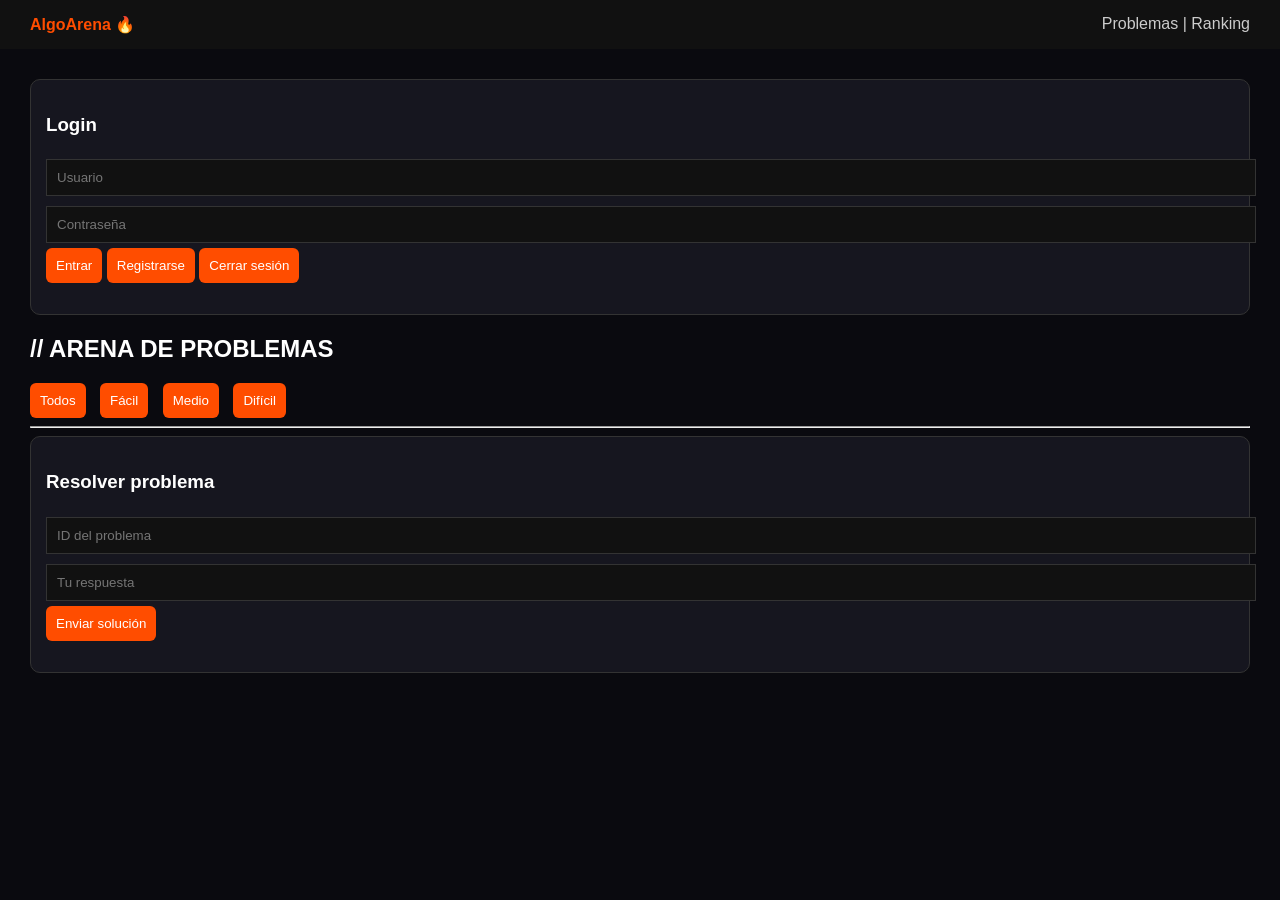
==== index.html @ 753081bb "update frontend + login persistente" ====
<!DOCTYPE html>

<html lang="es">
<head>
<meta charset="UTF-8">
<title>AlgoArena PRO</title>

<style>
body {
  background: #0a0a0f;
  color: #fff;
  font-family: Arial;
  margin: 0;
}

/* NAV */
nav {
  background: #111;
  padding: 15px 30px;
  display: flex;
  justify-content: space-between;
}

.logo {
  color: #ff4d00;
  font-weight: bold;
}

.menu {
  color: #ccc;
}

/* CONTENEDOR */
.container {
  padding: 30px;
}

/* TARJETAS */
.card {
  background: #16161f;
  border: 1px solid #333;
  border-radius: 10px;
  padding: 15px;
  margin-bottom: 15px;
}

/* BOTONES */
button {
  background: #ff4d00;
  border: none;
  padding: 10px;
  color: white;
  border-radius: 6px;
  cursor: pointer;
}

button:hover {
  opacity: 0.8;
}

/* INPUTS */
input {
  padding: 10px;
  margin: 5px 0;
  width: 100%;
  background: #111;
  border: 1px solid #333;
  color: white;
}

/* FILTROS */
.filtros button {
  margin-right: 10px;
}

/* RESULTADO */
.correcto { color: #00ff88; }
.incorrecto { color: #ff3b3b; }

</style>

</head>

<body>

<nav>
  <div class="logo">AlgoArena 🔥</div>
  <div class="menu">Problemas | Ranking</div>
</nav>

<div class="container">

<!-- LOGIN -->

<div class="card">
  <h3>Login</h3>
  <input id="username" placeholder="Usuario">
  <input id="password" type="password" placeholder="Contraseña">
  <button onclick="login()">Entrar</button>
  <button onclick="registro()">Registrarse</button>
  <button onclick="logout()">Cerrar sesión</button>
  <p id="login_msg"></p>
</div>

<h2>// ARENA DE PROBLEMAS</h2>

<div class="filtros">
  <button onclick="filtrar('todos')">Todos</button>
  <button onclick="filtrar('facil')">Fácil</button>
  <button onclick="filtrar('medio')">Medio</button>
  <button onclick="filtrar('dificil')">Difícil</button>
</div>

<hr>

<div id="lista"></div>

<!-- ENVIAR -->

<div class="card">
  <h3>Resolver problema</h3>
  <input id="problema_id" placeholder="ID del problema">
  <input id="respuesta" placeholder="Tu respuesta">
  <button onclick="enviar()">Enviar solución</button>
  <p id="resultado"></p>
</div>

</div>

<script>

let usuario_id = null;
let problemas = [];

/* 🔥 RECUPERAR SESIÓN AUTOMÁTICA */
const savedUser = localStorage.getItem("usuario_id");
if (savedUser) {
  usuario_id = savedUser;
  document.getElementById("login_msg").textContent = "Sesión activa 🔥";
}

/* LOGIN */
function login() {
  const username = document.getElementById("username").value;
  const password = document.getElementById("password").value;

  fetch("http://127.0.0.1:5000/login", {
    method: "POST",
    headers: {"Content-Type": "application/json"},
    body: JSON.stringify({ username, password })
  })
  .then(res => res.json())
  .then(data => {
    if (data.user_id) {
      usuario_id = data.user_id;

      // 🔥 GUARDAR SESIÓN
      localStorage.setItem("usuario_id", data.user_id);

      document.getElementById("login_msg").textContent = "Bienvenido 🔥";
    } else {
      document.getElementById("login_msg").textContent = data.error;
    }
  });
}

/* REGISTRO */
function registro() {
  const username = document.getElementById("username").value;
  const password = document.getElementById("password").value;

  fetch("http://127.0.0.1:5000/registro", {
    method: "POST",
    headers: {"Content-Type": "application/json"},
    body: JSON.stringify({ username, password })
  })
  .then(res => res.json())
  .then(data => {
    document.getElementById("login_msg").textContent =
      data.mensaje || data.error;
  });
}

/* LOGOUT */
function logout() {
  localStorage.removeItem("usuario_id");
  usuario_id = null;
  document.getElementById("login_msg").textContent = "Sesión cerrada";
}

/* CARGAR PROBLEMAS */
function cargarProblemas() {
  fetch("http://127.0.0.1:5000/problemas")
    .then(res => res.json())
    .then(data => {
      problemas = data;
      renderProblemas(data);
    })
    .catch(() => {
      alert("Error cargando problemas ⚠️");
    });
}

/* MOSTRAR PROBLEMAS */
function renderProblemas(lista) {
  const contenedor = document.getElementById("lista");
  contenedor.innerHTML = "";

  lista.forEach(p => {
    const div = document.createElement("div");
    div.className = "card";

    div.innerHTML = `
      <b>${p.titulo}</b><br>
      ${p.descripcion}<br>
      <small>Dificultad: ${p.dificultad || "N/A"}</small>
    `;

    div.onclick = () => {
      document.getElementById("problema_id").value = p.id;
    };

    contenedor.appendChild(div);
  });
}

/* FILTRO */
function filtrar(tipo) {
  if (tipo === "todos") return renderProblemas(problemas);

  const filtrados = problemas.filter(p => p.dificultad === tipo);
  renderProblemas(filtrados);
}

/* ENVIAR */
function enviar() {
  if (!usuario_id) {
    alert("Debes iniciar sesión ⚠️");
    return;
  }

  const id = document.getElementById("problema_id").value;
  const respuesta = document.getElementById("respuesta").value;

  fetch("http://127.0.0.1:5000/enviar", {
    method: "POST",
    headers: {"Content-Type": "application/json"},
    body: JSON.stringify({
      problema_id: parseInt(id),
      respuesta: respuesta,
      usuario_id: usuario_id
    })
  })
  .then(res => res.json())
  .then(data => {
    const r = document.getElementById("resultado");

    if (data.resultado) {
      r.textContent = data.resultado;
      r.className = data.resultado.includes("Correcto")
        ? "correcto"
        : "incorrecto";
    } else {
      r.textContent = data.error;
      r.className = "incorrecto";
    }
  })
  .catch(() => {
    alert("Error conectando backend ❌");
  });
}

/* INICIO */
cargarProblemas();

</script>

</body>
</html>
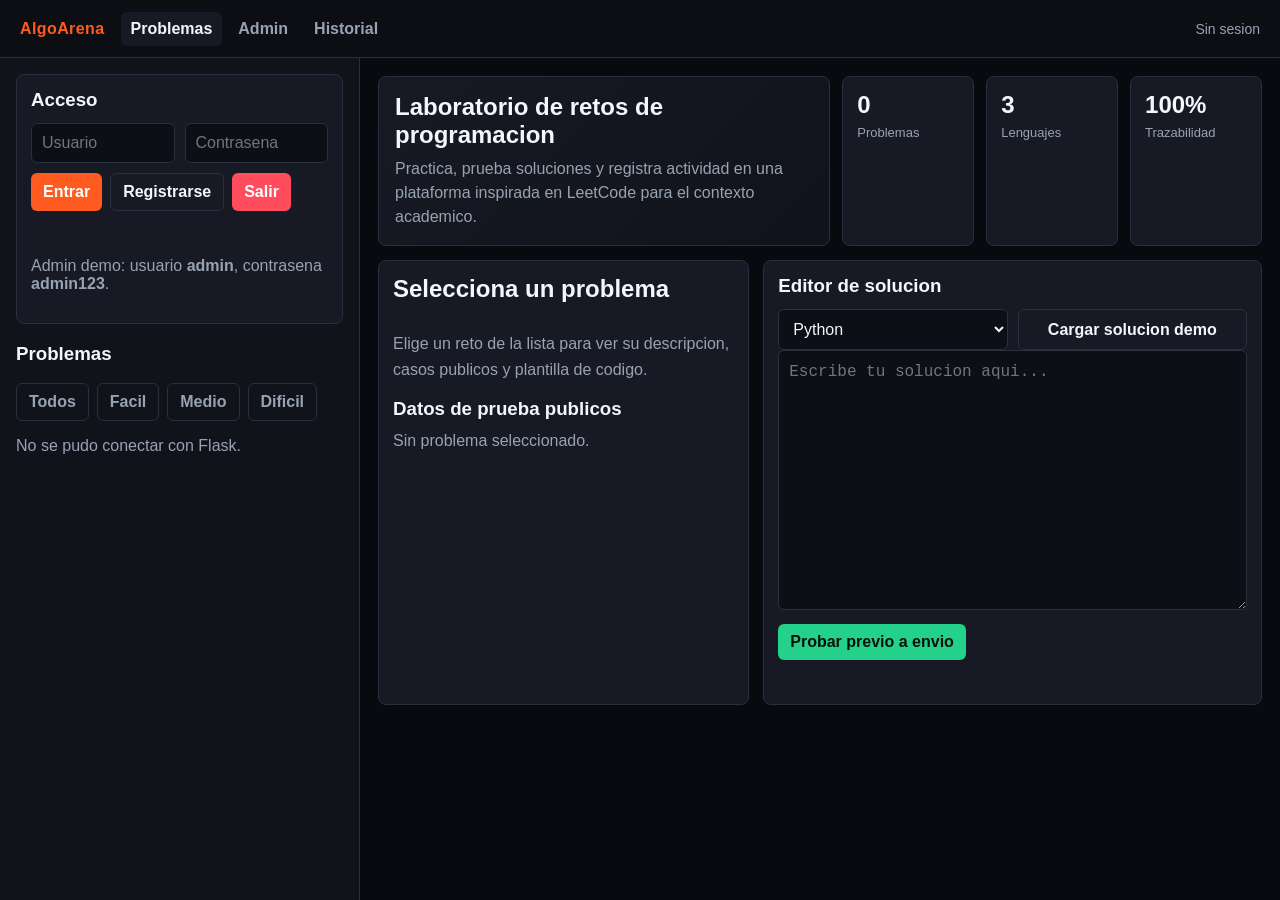
==== commit e5495db7: "Mejora entrega final AlgoArena" ====
--- a/index.html
+++ b/index.html
@@ -1,279 +1,681 @@
 <!DOCTYPE html>
-
 <html lang="es">
 <head>
 <meta charset="UTF-8">
-<title>AlgoArena PRO</title>
-
+<meta name="viewport" content="width=device-width, initial-scale=1.0">
+<title>AlgoArena</title>
 <style>
+:root {
+  --bg: #090a0f;
+  --panel: #11131b;
+  --panel-2: #171a24;
+  --line: #2a2f3d;
+  --text: #f3f6fb;
+  --muted: #98a2b3;
+  --accent: #ff5a1f;
+  --blue: #21b8ff;
+  --green: #23d18b;
+  --red: #ff4d5e;
+  --yellow: #ffd166;
+}
+
+* { box-sizing: border-box; }
 body {
-  background: #0a0a0f;
-  color: #fff;
-  font-family: Arial;
   margin: 0;
-}
-
-/* NAV */
+  background: var(--bg);
+  color: var(--text);
+  font-family: Arial, Helvetica, sans-serif;
+}
+
+button, input, select, textarea {
+  font: inherit;
+}
+
+button {
+  background: var(--accent);
+  color: white;
+  border: 0;
+  border-radius: 6px;
+  padding: 9px 12px;
+  cursor: pointer;
+  font-weight: 700;
+}
+
+button.secondary {
+  background: transparent;
+  border: 1px solid var(--line);
+  color: var(--text);
+}
+
+button.success { background: var(--green); color: #06110c; }
+button.danger { background: var(--red); }
+
+input, select, textarea {
+  width: 100%;
+  background: #0d0f16;
+  border: 1px solid var(--line);
+  color: var(--text);
+  border-radius: 6px;
+  padding: 10px;
+  outline: none;
+}
+
+textarea {
+  min-height: 260px;
+  resize: vertical;
+  font-family: Consolas, "Courier New", monospace;
+  line-height: 1.45;
+}
+
 nav {
-  background: #111;
-  padding: 15px 30px;
+  height: 58px;
   display: flex;
-  justify-content: space-between;
+  align-items: center;
+  gap: 16px;
+  padding: 0 20px;
+  border-bottom: 1px solid var(--line);
+  background: #0c0e14;
+  position: sticky;
+  top: 0;
+  z-index: 5;
 }
 
 .logo {
-  color: #ff4d00;
-  font-weight: bold;
-}
-
-.menu {
-  color: #ccc;
-}
-
-/* CONTENEDOR */
-.container {
-  padding: 30px;
-}
-
-/* TARJETAS */
+  font-weight: 900;
+  color: var(--accent);
+  letter-spacing: .4px;
+}
+
+.nav-tabs {
+  display: flex;
+  gap: 6px;
+}
+
+.nav-tabs button {
+  background: transparent;
+  color: var(--muted);
+  padding: 8px 10px;
+}
+
+.nav-tabs button.active {
+  color: var(--text);
+  background: var(--panel-2);
+}
+
+.userbox {
+  margin-left: auto;
+  color: var(--muted);
+  font-size: 14px;
+}
+
+.layout {
+  display: grid;
+  grid-template-columns: 360px minmax(0, 1fr);
+  min-height: calc(100vh - 58px);
+}
+
+.sidebar {
+  border-right: 1px solid var(--line);
+  background: var(--panel);
+  padding: 16px;
+  overflow-y: auto;
+}
+
+.main {
+  min-width: 0;
+  padding: 18px;
+}
+
+.topbar {
+  display: grid;
+  grid-template-columns: minmax(0, 1.2fr) repeat(3, minmax(110px, .35fr));
+  gap: 12px;
+  margin-bottom: 14px;
+}
+
+.summary {
+  background: linear-gradient(135deg, #171a24, #10131b);
+  border: 1px solid var(--line);
+  border-radius: 8px;
+  padding: 16px;
+}
+
+.summary h1 {
+  margin: 0 0 8px;
+  font-size: 24px;
+}
+
+.summary p {
+  color: var(--muted);
+  margin: 0;
+  line-height: 1.5;
+}
+
+.metric {
+  background: var(--panel-2);
+  border: 1px solid var(--line);
+  border-radius: 8px;
+  padding: 14px;
+}
+
+.metric strong {
+  display: block;
+  font-size: 24px;
+  margin-bottom: 4px;
+}
+
+.metric span {
+  color: var(--muted);
+  font-size: 13px;
+}
+
 .card {
-  background: #16161f;
-  border: 1px solid #333;
-  border-radius: 10px;
-  padding: 15px;
-  margin-bottom: 15px;
-}
-
-/* BOTONES */
-button {
-  background: #ff4d00;
-  border: none;
+  background: var(--panel-2);
+  border: 1px solid var(--line);
+  border-radius: 8px;
+  padding: 14px;
+  margin-bottom: 14px;
+}
+
+.card h3, .card h2 {
+  margin: 0 0 12px;
+}
+
+.row {
+  display: grid;
+  grid-template-columns: 1fr 1fr;
+  gap: 10px;
+}
+
+.actions {
+  display: flex;
+  gap: 8px;
+  flex-wrap: wrap;
+  margin-top: 10px;
+}
+
+.filters {
+  display: flex;
+  gap: 8px;
+  flex-wrap: wrap;
+  margin: 12px 0;
+}
+
+.filters button {
+  background: transparent;
+  border: 1px solid var(--line);
+  color: var(--muted);
+}
+
+.problem {
+  border: 1px solid var(--line);
+  border-radius: 7px;
+  padding: 12px;
+  margin-bottom: 10px;
+  cursor: pointer;
+  background: #10131b;
+}
+
+.problem:hover, .problem.active {
+  border-color: var(--accent);
+  background: #171923;
+}
+
+.problem-title {
+  font-weight: 800;
+  margin-bottom: 7px;
+}
+
+.meta {
+  display: flex;
+  gap: 6px;
+  flex-wrap: wrap;
+}
+
+.badge {
+  font-size: 12px;
+  border-radius: 999px;
+  padding: 3px 8px;
+  background: #222839;
+  color: var(--muted);
+}
+
+.facil { color: var(--green); }
+.medio { color: var(--yellow); }
+.dificil { color: var(--red); }
+
+.solver {
+  display: grid;
+  grid-template-columns: minmax(280px, 42%) minmax(320px, 58%);
+  gap: 14px;
+}
+
+.description {
+  color: var(--muted);
+  line-height: 1.6;
+}
+
+.testcase, .event {
+  border: 1px solid var(--line);
+  border-radius: 6px;
   padding: 10px;
-  color: white;
-  border-radius: 6px;
-  cursor: pointer;
-}
-
-button:hover {
-  opacity: 0.8;
-}
-
-/* INPUTS */
-input {
-  padding: 10px;
-  margin: 5px 0;
-  width: 100%;
-  background: #111;
-  border: 1px solid #333;
-  color: white;
-}
-
-/* FILTROS */
-.filtros button {
-  margin-right: 10px;
-}
-
-/* RESULTADO */
-.correcto { color: #00ff88; }
-.incorrecto { color: #ff3b3b; }
-
+  margin: 8px 0;
+  background: #0f121a;
+  font-family: Consolas, "Courier New", monospace;
+  font-size: 13px;
+}
+
+.ok { border-color: rgba(35, 209, 139, .45); }
+.fail { border-color: rgba(255, 77, 94, .55); }
+.muted { color: var(--muted); }
+.hidden { display: none; }
+.status { min-height: 22px; margin-top: 8px; }
+
+@media (max-width: 900px) {
+  .layout, .solver, .row, .topbar { grid-template-columns: 1fr; }
+  .sidebar { border-right: 0; border-bottom: 1px solid var(--line); }
+}
 </style>
-
 </head>
-
 <body>
-
 <nav>
-  <div class="logo">AlgoArena 🔥</div>
-  <div class="menu">Problemas | Ranking</div>
+  <div class="logo">AlgoArena</div>
+  <div class="nav-tabs">
+    <button id="tab-problems" class="active" onclick="showView('problems')">Problemas</button>
+    <button id="tab-admin" onclick="showView('admin')">Admin</button>
+    <button id="tab-history" onclick="showView('history')">Historial</button>
+  </div>
+  <div class="userbox" id="userbox">Sin sesion</div>
 </nav>
 
-<div class="container">
-
-<!-- LOGIN -->
-
-<div class="card">
-  <h3>Login</h3>
-  <input id="username" placeholder="Usuario">
-  <input id="password" type="password" placeholder="Contraseña">
-  <button onclick="login()">Entrar</button>
-  <button onclick="registro()">Registrarse</button>
-  <button onclick="logout()">Cerrar sesión</button>
-  <p id="login_msg"></p>
-</div>
-
-<h2>// ARENA DE PROBLEMAS</h2>
-
-<div class="filtros">
-  <button onclick="filtrar('todos')">Todos</button>
-  <button onclick="filtrar('facil')">Fácil</button>
-  <button onclick="filtrar('medio')">Medio</button>
-  <button onclick="filtrar('dificil')">Difícil</button>
-</div>
-
-<hr>
-
-<div id="lista"></div>
-
-<!-- ENVIAR -->
-
-<div class="card">
-  <h3>Resolver problema</h3>
-  <input id="problema_id" placeholder="ID del problema">
-  <input id="respuesta" placeholder="Tu respuesta">
-  <button onclick="enviar()">Enviar solución</button>
-  <p id="resultado"></p>
-</div>
-
-</div>
+<section id="view-problems" class="layout">
+  <aside class="sidebar">
+    <div class="card">
+      <h3>Acceso</h3>
+      <div class="row">
+        <input id="username" placeholder="Usuario">
+        <input id="password" type="password" placeholder="Contrasena">
+      </div>
+      <div class="actions">
+        <button onclick="login()">Entrar</button>
+        <button class="secondary" onclick="registerUser()">Registrarse</button>
+        <button class="danger" onclick="logout()">Salir</button>
+      </div>
+      <div id="login-msg" class="status muted"></div>
+      <p class="muted">Admin demo: usuario <b>admin</b>, contrasena <b>admin123</b>.</p>
+    </div>
+
+    <h3>Problemas</h3>
+    <div class="filters">
+      <button onclick="filterProblems('todos')">Todos</button>
+      <button onclick="filterProblems('facil')">Facil</button>
+      <button onclick="filterProblems('medio')">Medio</button>
+      <button onclick="filterProblems('dificil')">Dificil</button>
+    </div>
+    <div id="problem-list"></div>
+  </aside>
+
+  <main class="main">
+    <div class="topbar">
+      <div class="summary">
+        <h1>Laboratorio de retos de programacion</h1>
+        <p>Practica, prueba soluciones y registra actividad en una plataforma inspirada en LeetCode para el contexto academico.</p>
+      </div>
+      <div class="metric">
+        <strong id="metric-total">0</strong>
+        <span>Problemas</span>
+      </div>
+      <div class="metric">
+        <strong>3</strong>
+        <span>Lenguajes</span>
+      </div>
+      <div class="metric">
+        <strong>100%</strong>
+        <span>Trazabilidad</span>
+      </div>
+    </div>
+
+    <div class="solver">
+      <section class="card">
+        <h2 id="problem-title">Selecciona un problema</h2>
+        <div id="problem-meta" class="meta"></div>
+        <p id="problem-description" class="description">Elige un reto de la lista para ver su descripcion, casos publicos y plantilla de codigo.</p>
+        <h3>Datos de prueba publicos</h3>
+        <div id="public-tests" class="muted">Sin problema seleccionado.</div>
+      </section>
+
+      <section class="card">
+        <h3>Editor de solucion</h3>
+        <div class="row">
+          <select id="language" onchange="loadTemplate()">
+            <option value="python">Python</option>
+            <option value="java">Java</option>
+            <option value="cpp">C++</option>
+          </select>
+          <button class="secondary" onclick="loadDemoSolution()">Cargar solucion demo</button>
+        </div>
+        <textarea id="code" spellcheck="false" placeholder="Escribe tu solucion aqui..."></textarea>
+        <div class="actions">
+          <button class="success" onclick="submitSolution()">Probar previo a envio</button>
+        </div>
+        <div id="result" class="status muted"></div>
+        <div id="case-results"></div>
+      </section>
+    </div>
+  </main>
+</section>
+
+<section id="view-admin" class="main hidden">
+  <div class="card">
+    <h2>Agregar nuevo problema</h2>
+    <p class="muted">Esta seccion solo funciona con una cuenta administradora.</p>
+    <div class="row">
+      <input id="new-title" placeholder="Titulo">
+      <select id="new-difficulty">
+        <option value="facil">Facil</option>
+        <option value="medio">Medio</option>
+        <option value="dificil">Dificil</option>
+      </select>
+    </div>
+    <div class="row">
+      <input id="new-category" placeholder="Categoria">
+      <input id="new-case-desc" placeholder="Descripcion del caso de prueba">
+    </div>
+    <textarea id="new-description" placeholder="Descripcion del problema"></textarea>
+    <div class="row">
+      <input id="new-input" placeholder="Entrada publica">
+      <input id="new-output" placeholder="Salida esperada">
+    </div>
+    <div class="actions">
+      <button onclick="createProblem()">Guardar problema</button>
+    </div>
+    <div id="admin-msg" class="status muted"></div>
+  </div>
+</section>
+
+<section id="view-history" class="main hidden">
+  <div class="card">
+    <h2>Historial del sistema</h2>
+    <div class="row">
+      <input id="history-user" placeholder="Filtrar por usuario">
+      <select id="history-type">
+        <option value="">Todos los eventos</option>
+        <option value="login">Login</option>
+        <option value="registro">Registro</option>
+        <option value="envio_solucion">Envio de solucion</option>
+        <option value="creacion_problema">Creacion de problema</option>
+      </select>
+    </div>
+    <div class="actions">
+      <button onclick="loadHistory()">Consultar historial</button>
+    </div>
+    <div id="history-list"></div>
+  </div>
+</section>
 
 <script>
-
-let usuario_id = null;
-let problemas = [];
-
-/* 🔥 RECUPERAR SESIÓN AUTOMÁTICA */
-const savedUser = localStorage.getItem("usuario_id");
-if (savedUser) {
-  usuario_id = savedUser;
-  document.getElementById("login_msg").textContent = "Sesión activa 🔥";
-}
-
-/* LOGIN */
-function login() {
-  const username = document.getElementById("username").value;
-  const password = document.getElementById("password").value;
-
-  fetch("http://127.0.0.1:5000/login", {
-    method: "POST",
-    headers: {"Content-Type": "application/json"},
-    body: JSON.stringify({ username, password })
-  })
-  .then(res => res.json())
-  .then(data => {
-    if (data.user_id) {
-      usuario_id = data.user_id;
-
-      // 🔥 GUARDAR SESIÓN
-      localStorage.setItem("usuario_id", data.user_id);
-
-      document.getElementById("login_msg").textContent = "Bienvenido 🔥";
-    } else {
-      document.getElementById("login_msg").textContent = data.error;
+const API = window.location.origin.startsWith("http")
+  ? window.location.origin
+  : "http://127.0.0.1:5000";
+let currentUser = JSON.parse(localStorage.getItem("aa_user") || "null");
+let problems = [];
+let selectedProblem = null;
+let currentFilter = "todos";
+
+function setMessage(id, text, type) {
+  const el = document.getElementById(id);
+  el.textContent = text;
+  el.style.color = type === "error" ? "var(--red)" : type === "ok" ? "var(--green)" : "var(--muted)";
+}
+
+function updateUserBox() {
+  const box = document.getElementById("userbox");
+  box.textContent = currentUser ? `${currentUser.username} (${currentUser.rol})` : "Sin sesion";
+}
+
+function showView(view) {
+  ["problems", "admin", "history"].forEach(name => {
+    document.getElementById(`view-${name}`).classList.toggle("hidden", name !== view);
+    document.getElementById(`tab-${name}`).classList.toggle("active", name === view);
+  });
+}
+
+async function api(path, options = {}) {
+  const response = await fetch(API + path, {
+    ...options,
+    headers: { "Content-Type": "application/json", ...(options.headers || {}) }
+  });
+  const data = await response.json();
+  if (!response.ok) throw data;
+  return data;
+}
+
+async function login() {
+  try {
+    const data = await api("/login", {
+      method: "POST",
+      body: JSON.stringify({
+        username: document.getElementById("username").value,
+        password: document.getElementById("password").value
+      })
+    });
+    currentUser = {
+      id: data.user_id,
+      username: data.username,
+      rol: data.rol,
+      stats: data.stats
+    };
+    localStorage.setItem("aa_user", JSON.stringify(currentUser));
+    updateUserBox();
+    setMessage("login-msg", "Sesion iniciada correctamente.", "ok");
+  } catch (err) {
+    setMessage("login-msg", err.error || "No se pudo iniciar sesion.", "error");
+  }
+}
+
+async function registerUser() {
+  try {
+    const data = await api("/registro", {
+      method: "POST",
+      body: JSON.stringify({
+        username: document.getElementById("username").value,
+        password: document.getElementById("password").value
+      })
+    });
+    setMessage("login-msg", `${data.mensaje}. Ahora inicia sesion.`, "ok");
+  } catch (err) {
+    setMessage("login-msg", err.error || "No se pudo registrar.", "error");
+  }
+}
+
+function logout() {
+  currentUser = null;
+  localStorage.removeItem("aa_user");
+  updateUserBox();
+  setMessage("login-msg", "Sesion cerrada.", "ok");
+}
+
+async function loadProblems() {
+  try {
+    problems = await api("/problemas");
+    document.getElementById("metric-total").textContent = problems.length;
+    renderProblems();
+    if (!selectedProblem && problems.length) selectProblem(problems[0].id);
+  } catch (err) {
+    document.getElementById("problem-list").innerHTML = `<p class="muted">No se pudo conectar con Flask.</p>`;
+  }
+}
+
+function filterProblems(filter) {
+  currentFilter = filter;
+  renderProblems();
+}
+
+function renderProblems() {
+  const list = document.getElementById("problem-list");
+  const filtered = currentFilter === "todos"
+    ? problems
+    : problems.filter(problem => problem.dificultad === currentFilter);
+
+  list.innerHTML = filtered.map(problem => `
+    <div class="problem ${selectedProblem && selectedProblem.id === problem.id ? "active" : ""}" onclick="selectProblem(${problem.id})">
+      <div class="problem-title">${problem.id}. ${problem.titulo}</div>
+      <div class="meta">
+        <span class="badge ${problem.dificultad}">${problem.dificultad}</span>
+        <span class="badge">${problem.categoria}</span>
+      </div>
+    </div>
+  `).join("");
+}
+
+async function selectProblem(id) {
+  try {
+    selectedProblem = await api(`/problemas/${id}`);
+    renderProblems();
+    document.getElementById("problem-title").textContent = `${selectedProblem.id}. ${selectedProblem.titulo}`;
+    document.getElementById("problem-description").textContent = selectedProblem.descripcion;
+    document.getElementById("problem-meta").innerHTML = `
+      <span class="badge ${selectedProblem.dificultad}">${selectedProblem.dificultad}</span>
+      <span class="badge">${selectedProblem.categoria}</span>
+    `;
+    document.getElementById("public-tests").innerHTML = selectedProblem.test_cases.map(test => `
+      <div class="testcase">
+        <b>${test.id}</b> ${test.descripcion}<br>
+        Entrada: ${test.input}<br>
+        Salida esperada: ${test.output}
+      </div>
+    `).join("");
+    loadTemplate();
+    document.getElementById("case-results").innerHTML = "";
+    setMessage("result", "Listo para probar.", "muted");
+  } catch (err) {
+    setMessage("result", err.error || "No se pudo cargar el problema.", "error");
+  }
+}
+
+function loadTemplate() {
+  if (!selectedProblem) return;
+  const lang = document.getElementById("language").value;
+  document.getElementById("code").value = selectedProblem.plantillas[lang] || "";
+}
+
+function loadDemoSolution() {
+  if (!selectedProblem) return;
+  const title = selectedProblem.titulo.toLowerCase();
+  const lang = document.getElementById("language").value;
+  const snippets = {
+    python: {
+      suma: "def resolver(entrada):\n    nums = list(map(int, entrada.split()))\n    return sum(nums)",
+      par: "def resolver(entrada):\n    n = int(entrada)\n    return 'true' if n % 2 == 0 else 'false'",
+      invertir: "def resolver(entrada):\n    return entrada[::-1]",
+      factorial: "def resolver(entrada):\n    n = int(entrada)\n    r = 1\n    for i in range(1, n + 1):\n        r *= i\n    return r",
+      ordenar: "def resolver(entrada):\n    nums = list(map(int, entrada.split()))\n    return ' '.join(map(str, sorted(nums)))"
+    },
+    java: {
+      suma: "// suma usando + y recorrido de numeros",
+      par: "// numero par usando operador modulo %",
+      invertir: "// invertir string con reverse",
+      factorial: "// factorial usando ciclo for",
+      ordenar: "// ordenar lista usando sort"
+    },
+    cpp: {
+      suma: "// suma usando + y recorrido de numeros",
+      par: "// numero par usando operador modulo %",
+      invertir: "// invertir string con reverse",
+      factorial: "// factorial usando ciclo for",
+      ordenar: "// ordenar lista usando sort"
     }
-  });
-}
-
-/* REGISTRO */
-function registro() {
-  const username = document.getElementById("username").value;
-  const password = document.getElementById("password").value;
-
-  fetch("http://127.0.0.1:5000/registro", {
-    method: "POST",
-    headers: {"Content-Type": "application/json"},
-    body: JSON.stringify({ username, password })
-  })
-  .then(res => res.json())
-  .then(data => {
-    document.getElementById("login_msg").textContent =
-      data.mensaje || data.error;
-  });
-}
-
-/* LOGOUT */
-function logout() {
-  localStorage.removeItem("usuario_id");
-  usuario_id = null;
-  document.getElementById("login_msg").textContent = "Sesión cerrada";
-}
-
-/* CARGAR PROBLEMAS */
-function cargarProblemas() {
-  fetch("http://127.0.0.1:5000/problemas")
-    .then(res => res.json())
-    .then(data => {
-      problemas = data;
-      renderProblemas(data);
-    })
-    .catch(() => {
-      alert("Error cargando problemas ⚠️");
+  };
+  const key = ["suma", "par", "invertir", "factorial", "ordenar"].find(k => title.includes(k)) || "suma";
+  document.getElementById("code").value = snippets[lang][key];
+}
+
+async function submitSolution() {
+  if (!currentUser) {
+    setMessage("result", "Debes iniciar sesion antes de enviar.", "error");
+    return;
+  }
+  if (!selectedProblem) {
+    setMessage("result", "Selecciona un problema.", "error");
+    return;
+  }
+
+  try {
+    const data = await api("/enviar", {
+      method: "POST",
+      body: JSON.stringify({
+        usuario_id: currentUser.id,
+        problema_id: selectedProblem.id,
+        lenguaje: document.getElementById("language").value,
+        codigo: document.getElementById("code").value
+      })
     });
-}
-
-/* MOSTRAR PROBLEMAS */
-function renderProblemas(lista) {
-  const contenedor = document.getElementById("lista");
-  contenedor.innerHTML = "";
-
-  lista.forEach(p => {
-    const div = document.createElement("div");
-    div.className = "card";
-
-    div.innerHTML = `
-      <b>${p.titulo}</b><br>
-      ${p.descripcion}<br>
-      <small>Dificultad: ${p.dificultad || "N/A"}</small>
-    `;
-
-    div.onclick = () => {
-      document.getElementById("problema_id").value = p.id;
-    };
-
-    contenedor.appendChild(div);
-  });
-}
-
-/* FILTRO */
-function filtrar(tipo) {
-  if (tipo === "todos") return renderProblemas(problemas);
-
-  const filtrados = problemas.filter(p => p.dificultad === tipo);
-  renderProblemas(filtrados);
-}
-
-/* ENVIAR */
-function enviar() {
-  if (!usuario_id) {
-    alert("Debes iniciar sesión ⚠️");
+    setMessage("result", `${data.resultado} en ${data.lenguaje}. Correctos: ${data.stats.correctos}, incorrectos: ${data.stats.incorrectos}`, data.correcto ? "ok" : "error");
+    document.getElementById("case-results").innerHTML = data.casos.map(test => `
+      <div class="testcase ${test.estado === "Aprobado" ? "ok" : "fail"}">
+        <b>${test.id}</b> ${test.estado}<br>
+        Entrada: ${test.entrada}<br>
+        Esperado: ${test.esperado}<br>
+        Obtenido: ${test.obtenido}
+      </div>
+    `).join("");
+  } catch (err) {
+    setMessage("result", err.mensaje || err.error || "Error ejecutando solucion.", "error");
+    document.getElementById("case-results").innerHTML = "";
+  }
+}
+
+async function createProblem() {
+  if (!currentUser) {
+    setMessage("admin-msg", "Debes iniciar sesion como admin.", "error");
     return;
   }
 
-  const id = document.getElementById("problema_id").value;
-  const respuesta = document.getElementById("respuesta").value;
-
-  fetch("http://127.0.0.1:5000/enviar", {
-    method: "POST",
-    headers: {"Content-Type": "application/json"},
-    body: JSON.stringify({
-      problema_id: parseInt(id),
-      respuesta: respuesta,
-      usuario_id: usuario_id
-    })
-  })
-  .then(res => res.json())
-  .then(data => {
-    const r = document.getElementById("resultado");
-
-    if (data.resultado) {
-      r.textContent = data.resultado;
-      r.className = data.resultado.includes("Correcto")
-        ? "correcto"
-        : "incorrecto";
-    } else {
-      r.textContent = data.error;
-      r.className = "incorrecto";
-    }
-  })
-  .catch(() => {
-    alert("Error conectando backend ❌");
-  });
-}
-
-/* INICIO */
-cargarProblemas();
-
+  try {
+    const data = await api("/problemas", {
+      method: "POST",
+      body: JSON.stringify({
+        usuario_id: currentUser.id,
+        titulo: document.getElementById("new-title").value,
+        descripcion: document.getElementById("new-description").value,
+        dificultad: document.getElementById("new-difficulty").value,
+        categoria: document.getElementById("new-category").value,
+        test_cases: [{
+          descripcion: document.getElementById("new-case-desc").value || "Caso publico",
+          input: document.getElementById("new-input").value,
+          output: document.getElementById("new-output").value
+        }]
+      })
+    });
+    setMessage("admin-msg", `${data.mensaje}. ID: ${data.id}`, "ok");
+    await loadProblems();
+  } catch (err) {
+    setMessage("admin-msg", err.error || "No se pudo crear el problema.", "error");
+  }
+}
+
+async function loadHistory() {
+  if (!currentUser) {
+    document.getElementById("history-list").innerHTML = `<p class="muted">Debes iniciar sesion como admin.</p>`;
+    return;
+  }
+  const type = document.getElementById("history-type").value;
+  const username = document.getElementById("history-user").value;
+  try {
+    const events = await api(`/historial?usuario_id=${currentUser.id}&tipo=${encodeURIComponent(type)}&username=${encodeURIComponent(username)}`);
+    document.getElementById("history-list").innerHTML = events.map(event => `
+      <div class="event">
+        <b>${event.fecha}</b> | ${event.username || "sistema"} | ${event.tipo_evento}<br>
+        <span class="muted">${event.detalle || ""}</span>
+      </div>
+    `).join("") || `<p class="muted">No hay eventos para ese filtro.</p>`;
+  } catch (err) {
+    document.getElementById("history-list").innerHTML = `<p class="muted">${err.error || "No se pudo consultar."}</p>`;
+  }
+}
+
+updateUserBox();
+loadProblems();
 </script>
-
 </body>
 </html>
